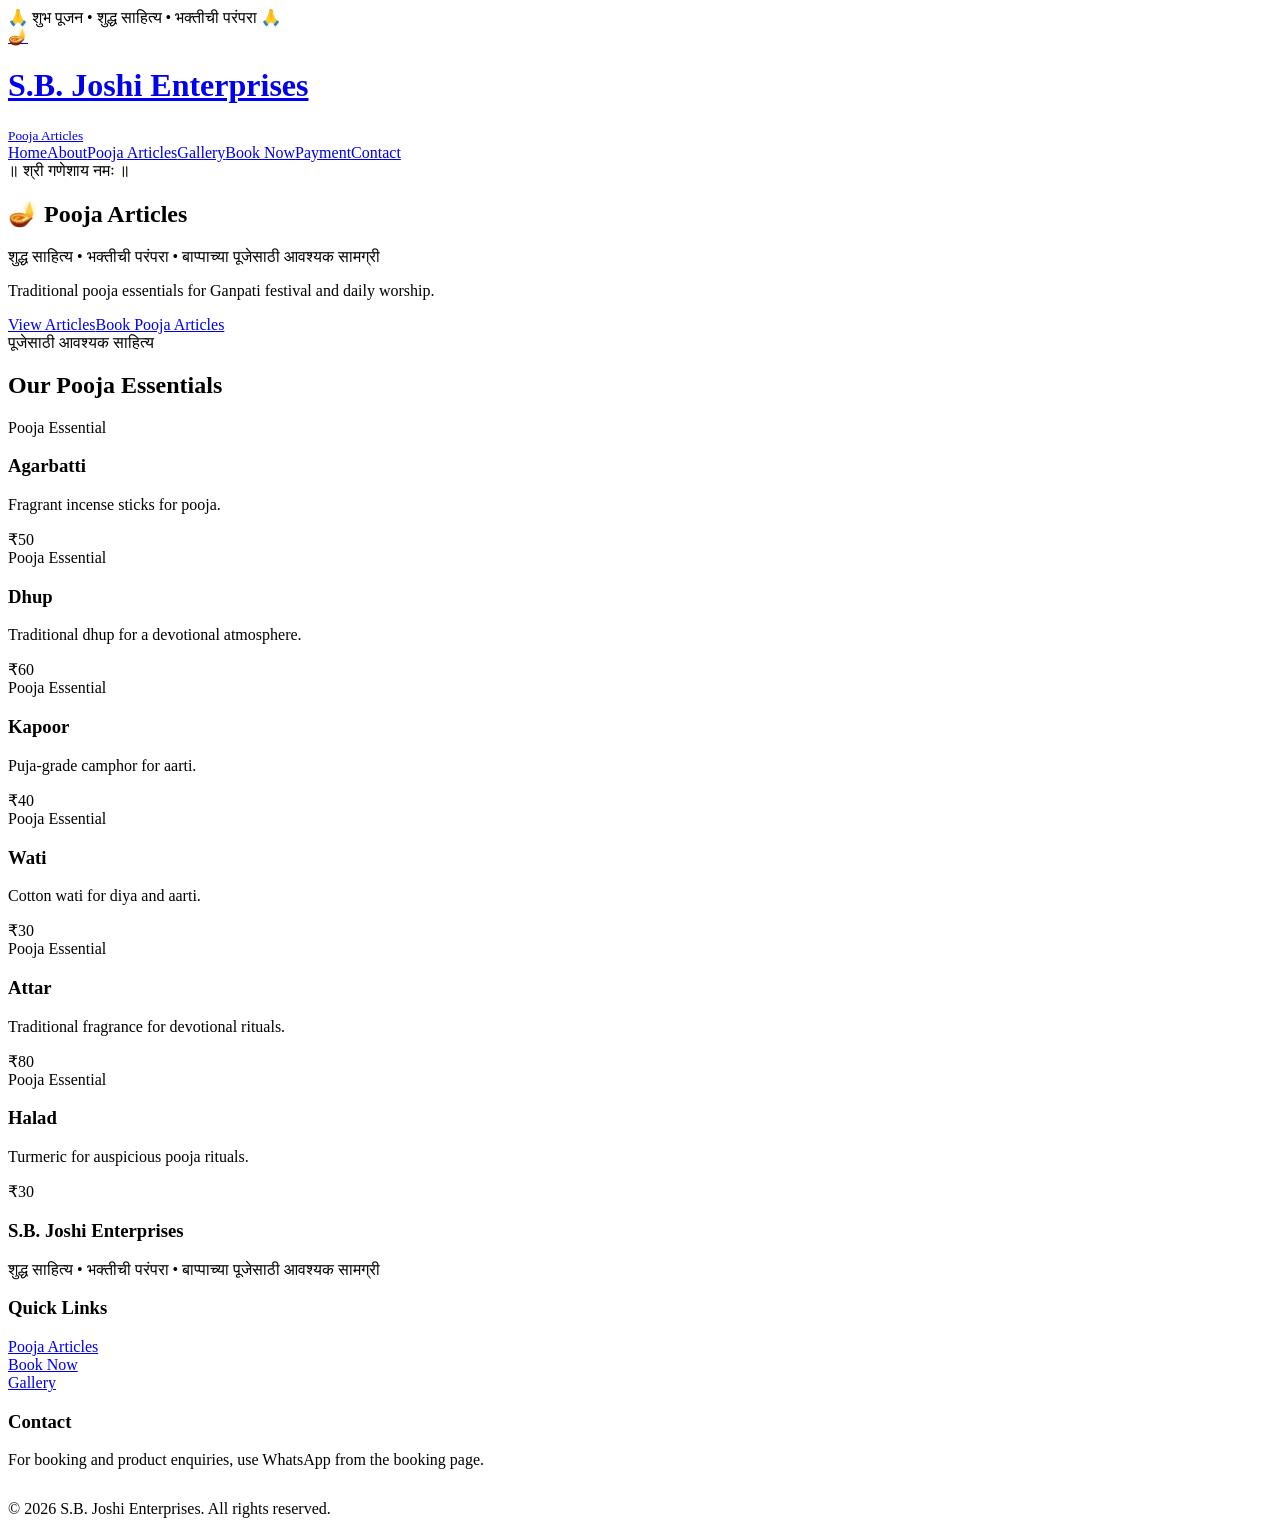
==== index.html @ 90257ce1 "Add files via upload" ====
<!doctype html><html lang="en"><head><meta charset="utf-8"><meta name="viewport" content="width=device-width,initial-scale=1"><meta name="description" content="Pooja Articles Booking by S.B. Joshi Enterprises."><title>Pooja Articles | S.B. Joshi Enterprises</title><link rel="stylesheet" href="css/style.css"></head><body><div class="marquee">🙏 शुभ पूजन • शुद्ध साहित्य • भक्तीची परंपरा 🙏</div><header><div class="container nav"><a class="brand" href="index.html"><span class="brand-icon">🪔</span><span><h1>S.B. Joshi Enterprises</h1><small>Pooja Articles</small></span></a><nav><a href="index.html">Home</a><a href="about.html">About</a><a href="products.html">Pooja Articles</a><a href="gallery.html">Gallery</a><a href="booking.html">Book Now</a><a href="payment.html">Payment</a><a href="contact.html">Contact</a></nav></div></header><main><section class="hero"><div class="container"><div class="hero-card"><div class="sanskrit">॥ श्री गणेशाय नमः ॥</div><h2>🪔 Pooja Articles</h2><p class="lead">शुद्ध साहित्य • भक्तीची परंपरा • बाप्पाच्या पूजेसाठी आवश्यक सामग्री</p><p class="lead">Traditional pooja essentials for Ganpati festival and daily worship.</p><a class="btn" href="products.html">View Articles</a><a class="btn secondary" href="booking.html">Book Pooja Articles</a></div></div></section><section><div class="container"><div class="section-title"><div class="sanskrit">पूजेसाठी आवश्यक साहित्य</div><h2>Our Pooja Essentials</h2></div><div class="grid"><div class="card"><span class="badge">Pooja Essential</span><h3>Agarbatti</h3><p class="muted">Fragrant incense sticks for pooja.</p><div class="price">₹50</div></div><div class="card"><span class="badge">Pooja Essential</span><h3>Dhup</h3><p class="muted">Traditional dhup for a devotional atmosphere.</p><div class="price">₹60</div></div><div class="card"><span class="badge">Pooja Essential</span><h3>Kapoor</h3><p class="muted">Puja-grade camphor for aarti.</p><div class="price">₹40</div></div><div class="card"><span class="badge">Pooja Essential</span><h3>Wati</h3><p class="muted">Cotton wati for diya and aarti.</p><div class="price">₹30</div></div><div class="card"><span class="badge">Pooja Essential</span><h3>Attar</h3><p class="muted">Traditional fragrance for devotional rituals.</p><div class="price">₹80</div></div><div class="card"><span class="badge">Pooja Essential</span><h3>Halad</h3><p class="muted">Turmeric for auspicious pooja rituals.</p><div class="price">₹30</div></div></div></div></section></main><footer><div class="container footer-grid"><div><h3>S.B. Joshi Enterprises</h3><p>शुद्ध साहित्य • भक्तीची परंपरा • बाप्पाच्या पूजेसाठी आवश्यक सामग्री</p></div><div><h3>Quick Links</h3><p><a href="products.html">Pooja Articles</a><br><a href="booking.html">Book Now</a><br><a href="gallery.html">Gallery</a></p></div><div><h3>Contact</h3><p>For booking and product enquiries, use WhatsApp from the booking page.</p></div></div><div class="container center" style="margin-top:18px;border-top:1px solid #ffffff33;padding-top:12px">© 2026 S.B. Joshi Enterprises. All rights reserved.</div></footer><script src="js/script.js"></script></body></html>
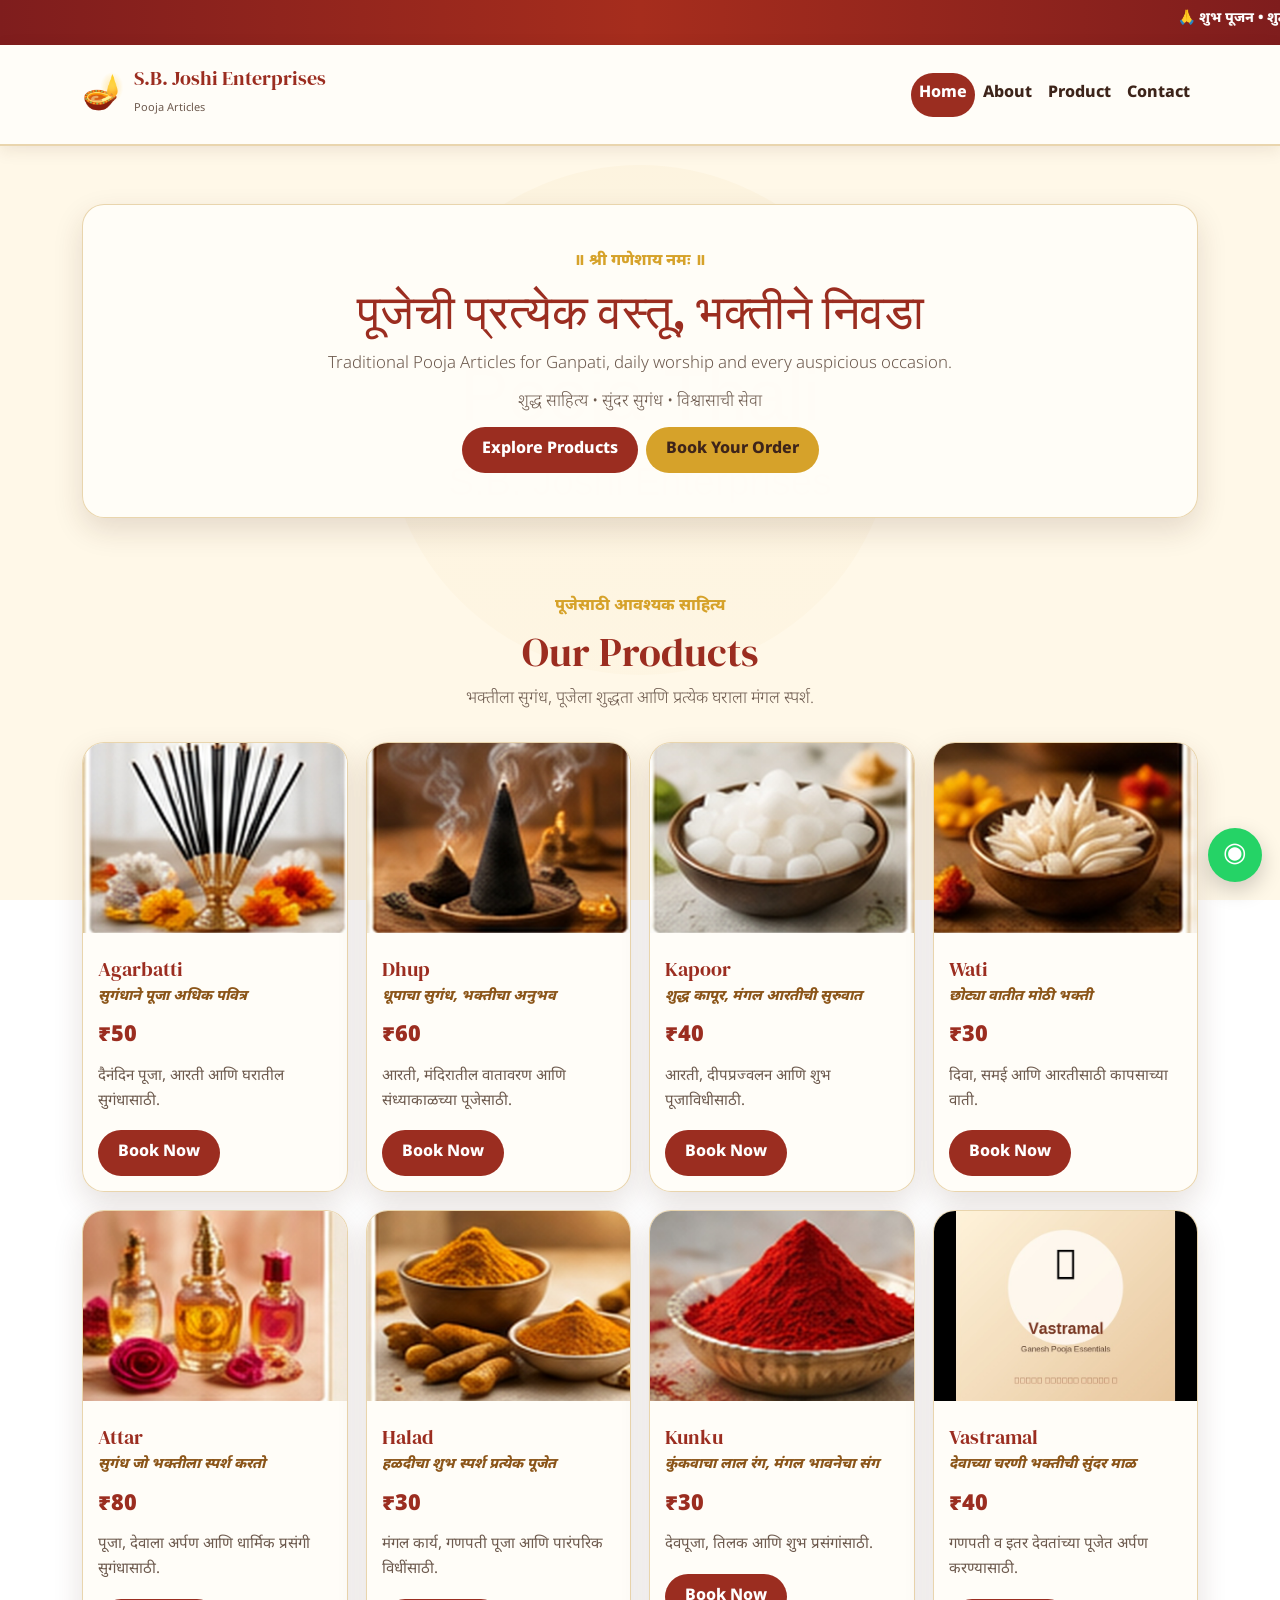
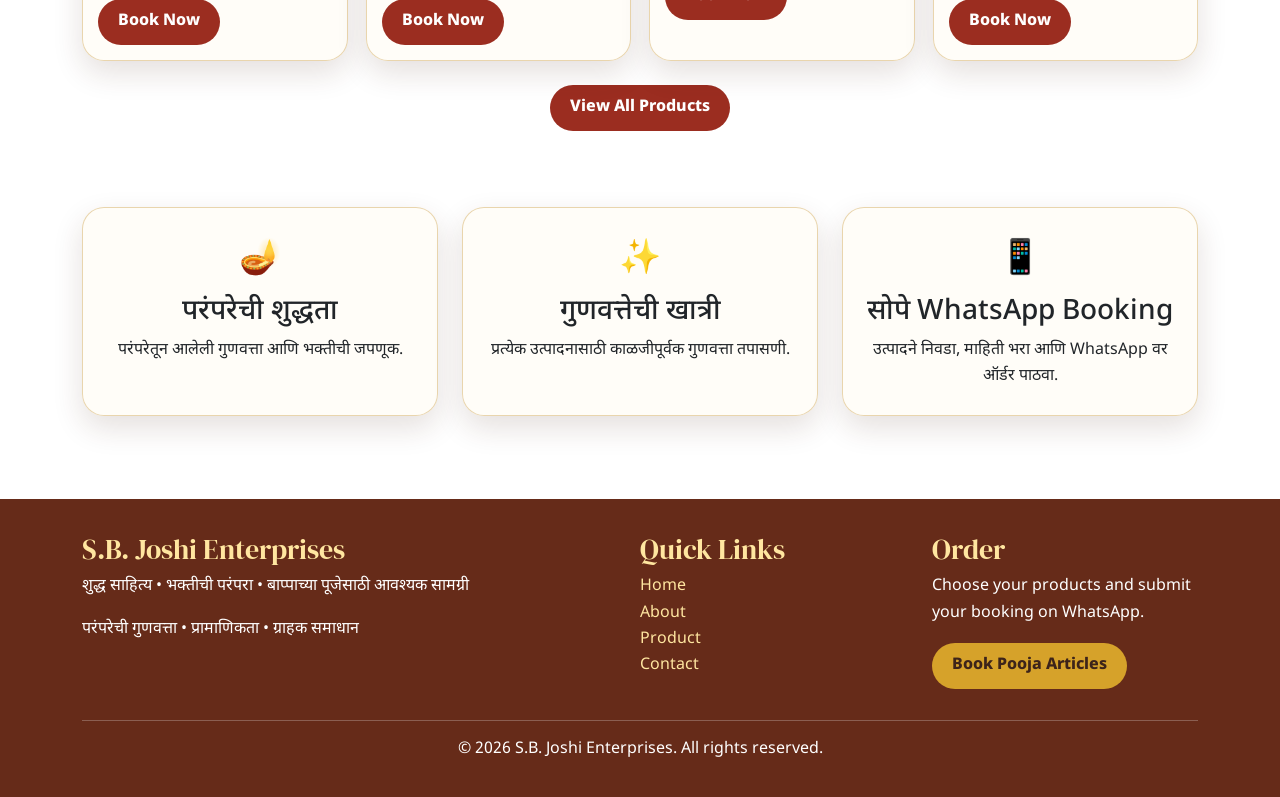
==== commit acd459e8: "Redesign home page with responsive Bootstrap navigation and product showcase" ====
--- a/index.html
+++ b/index.html
@@ -1 +1 @@
-<!doctype html><html lang="en"><head><meta charset="utf-8"><meta name="viewport" content="width=device-width,initial-scale=1"><meta name="description" content="Pooja Articles Booking by S.B. Joshi Enterprises."><title>Pooja Articles | S.B. Joshi Enterprises</title><link rel="stylesheet" href="css/style.css"></head><body><div class="marquee">🙏 शुभ पूजन • शुद्ध साहित्य • भक्तीची परंपरा 🙏</div><header><div class="container nav"><a class="brand" href="index.html"><span class="brand-icon">🪔</span><span><h1>S.B. Joshi Enterprises</h1><small>Pooja Articles</small></span></a><nav><a href="index.html">Home</a><a href="about.html">About</a><a href="products.html">Pooja Articles</a><a href="gallery.html">Gallery</a><a href="booking.html">Book Now</a><a href="payment.html">Payment</a><a href="contact.html">Contact</a></nav></div></header><main><section class="hero"><div class="container"><div class="hero-card"><div class="sanskrit">॥ श्री गणेशाय नमः ॥</div><h2>🪔 Pooja Articles</h2><p class="lead">शुद्ध साहित्य • भक्तीची परंपरा • बाप्पाच्या पूजेसाठी आवश्यक सामग्री</p><p class="lead">Traditional pooja essentials for Ganpati festival and daily worship.</p><a class="btn" href="products.html">View Articles</a><a class="btn secondary" href="booking.html">Book Pooja Articles</a></div></div></section><section><div class="container"><div class="section-title"><div class="sanskrit">पूजेसाठी आवश्यक साहित्य</div><h2>Our Pooja Essentials</h2></div><div class="grid"><div class="card"><span class="badge">Pooja Essential</span><h3>Agarbatti</h3><p class="muted">Fragrant incense sticks for pooja.</p><div class="price">₹50</div></div><div class="card"><span class="badge">Pooja Essential</span><h3>Dhup</h3><p class="muted">Traditional dhup for a devotional atmosphere.</p><div class="price">₹60</div></div><div class="card"><span class="badge">Pooja Essential</span><h3>Kapoor</h3><p class="muted">Puja-grade camphor for aarti.</p><div class="price">₹40</div></div><div class="card"><span class="badge">Pooja Essential</span><h3>Wati</h3><p class="muted">Cotton wati for diya and aarti.</p><div class="price">₹30</div></div><div class="card"><span class="badge">Pooja Essential</span><h3>Attar</h3><p class="muted">Traditional fragrance for devotional rituals.</p><div class="price">₹80</div></div><div class="card"><span class="badge">Pooja Essential</span><h3>Halad</h3><p class="muted">Turmeric for auspicious pooja rituals.</p><div class="price">₹30</div></div></div></div></section></main><footer><div class="container footer-grid"><div><h3>S.B. Joshi Enterprises</h3><p>शुद्ध साहित्य • भक्तीची परंपरा • बाप्पाच्या पूजेसाठी आवश्यक सामग्री</p></div><div><h3>Quick Links</h3><p><a href="products.html">Pooja Articles</a><br><a href="booking.html">Book Now</a><br><a href="gallery.html">Gallery</a></p></div><div><h3>Contact</h3><p>For booking and product enquiries, use WhatsApp from the booking page.</p></div></div><div class="container center" style="margin-top:18px;border-top:1px solid #ffffff33;padding-top:12px">© 2026 S.B. Joshi Enterprises. All rights reserved.</div></footer><script src="js/script.js"></script></body></html>+<!doctype html><html lang="en"><head><meta charset="utf-8"><meta name="viewport" content="width=device-width, initial-scale=1"><meta name="description" content="Pooja Articles by S.B. Joshi Enterprises."><title>Home | S.B. Joshi Enterprises</title><link href="https://cdn.jsdelivr.net/npm/bootstrap@5.3.3/dist/css/bootstrap.min.css" rel="stylesheet"><script defer src="https://cdn.jsdelivr.net/npm/bootstrap@5.3.3/dist/js/bootstrap.bundle.min.js"></script><link rel="stylesheet" href="./css/style.css"></head><body><div class="site-marquee"><marquee behavior="scroll" direction="left" scrollamount="5">🙏 शुभ पूजन • शुद्ध साहित्य • भक्तीची परंपरा • S.B. Joshi Enterprises • आजच आपल्या पूजेचे साहित्य बुक करा 🙏</marquee></div><nav class="navbar navbar-expand-lg sticky-top"><div class="container py-2"><a class="navbar-brand brand" href="index.html"><span class="brand-icon">🪔</span><span><h1>S.B. Joshi Enterprises</h1><small>Pooja Articles</small></span></a><button class="navbar-toggler" type="button" data-bs-toggle="collapse" data-bs-target="#mainNav" aria-controls="mainNav" aria-expanded="false" aria-label="Toggle navigation"><span class="navbar-toggler-icon"></span></button><div class="collapse navbar-collapse" id="mainNav"><div class="navbar-nav ms-auto align-items-lg-center"><a class="nav-link" href="index.html">Home</a><a class="nav-link" href="about.html">About</a><a class="nav-link" href="products.html">Product</a><a class="nav-link" href="contact.html">Contact</a></div></div></div></nav><main><section class="hero"><div class="container"><div class="hero-card"><div class="sanskrit">॥ श्री गणेशाय नमः ॥</div><h2>पूजेची प्रत्येक वस्तू, भक्तीने निवडा</h2><p class="lead">Traditional Pooja Articles for Ganpati, daily worship and every auspicious occasion.</p><p class="lead">शुद्ध साहित्य • सुंदर सुगंध • विश्वासाची सेवा</p><a class="btn btn-brand me-2" href="products.html">Explore Products</a><a class="btn btn-gold" href="booking.html">Book Your Order</a></div></div></section><section><div class="container"><div class="section-title"><div class="sanskrit">पूजेसाठी आवश्यक साहित्य</div><h2>Our Products</h2><p class="lead">भक्तीला सुगंध, पूजेला शुद्धता आणि प्रत्येक घराला मंगल स्पर्श.</p></div><div class="home-product-grid"><div class="card product-card"><img class="product-img" src="./images/agarbatti.jpg" alt="Agarbatti" loading="lazy"><div class="product-body"><h3>Agarbatti</h3><p class="slogan">सुगंधाने पूजा अधिक पवित्र</p><div class="price">₹50</div><p class="use">दैनंदिन पूजा, आरती आणि घरातील सुगंधासाठी.</p><a class="btn btn-brand" href="booking.html?product=Agarbatti">Book Now</a></div></div><div class="card product-card"><img class="product-img" src="./images/dhup.jpg" alt="Dhup" loading="lazy"><div class="product-body"><h3>Dhup</h3><p class="slogan">धूपाचा सुगंध, भक्तीचा अनुभव</p><div class="price">₹60</div><p class="use">आरती, मंदिरातील वातावरण आणि संध्याकाळच्या पूजेसाठी.</p><a class="btn btn-brand" href="booking.html?product=Dhup">Book Now</a></div></div><div class="card product-card"><img class="product-img" src="./images/kapoor.jpg" alt="Kapoor" loading="lazy"><div class="product-body"><h3>Kapoor</h3><p class="slogan">शुद्ध कापूर, मंगल आरतीची सुरुवात</p><div class="price">₹40</div><p class="use">आरती, दीपप्रज्वलन आणि शुभ पूजाविधीसाठी.</p><a class="btn btn-brand" href="booking.html?product=Kapoor">Book Now</a></div></div><div class="card product-card"><img class="product-img" src="./images/wati.jpg" alt="Wati" loading="lazy"><div class="product-body"><h3>Wati</h3><p class="slogan">छोट्या वातीत मोठी भक्ती</p><div class="price">₹30</div><p class="use">दिवा, समई आणि आरतीसाठी कापसाच्या वाती.</p><a class="btn btn-brand" href="booking.html?product=Wati">Book Now</a></div></div><div class="card product-card"><img class="product-img" src="./images/attar.jpg" alt="Attar" loading="lazy"><div class="product-body"><h3>Attar</h3><p class="slogan">सुगंध जो भक्तीला स्पर्श करतो</p><div class="price">₹80</div><p class="use">पूजा, देवाला अर्पण आणि धार्मिक प्रसंगी सुगंधासाठी.</p><a class="btn btn-brand" href="booking.html?product=Attar">Book Now</a></div></div><div class="card product-card"><img class="product-img" src="./images/halad.jpg" alt="Halad" loading="lazy"><div class="product-body"><h3>Halad</h3><p class="slogan">हळदीचा शुभ स्पर्श प्रत्येक पूजेत</p><div class="price">₹30</div><p class="use">मंगल कार्य, गणपती पूजा आणि पारंपरिक विधींसाठी.</p><a class="btn btn-brand" href="booking.html?product=Halad">Book Now</a></div></div><div class="card product-card"><img class="product-img" src="./images/kunku.jpg" alt="Kunku" loading="lazy"><div class="product-body"><h3>Kunku</h3><p class="slogan">कुंकवाचा लाल रंग, मंगल भावनेचा संग</p><div class="price">₹30</div><p class="use">देवपूजा, तिलक आणि शुभ प्रसंगांसाठी.</p><a class="btn btn-brand" href="booking.html?product=Kunku">Book Now</a></div></div><div class="card product-card"><img class="product-img" src="./images/vastramal.jpg" alt="Vastramal" loading="lazy"><div class="product-body"><h3>Vastramal</h3><p class="slogan">देवाच्या चरणी भक्तीची सुंदर माळ</p><div class="price">₹40</div><p class="use">गणपती व इतर देवतांच्या पूजेत अर्पण करण्यासाठी.</p><a class="btn btn-brand" href="booking.html?product=Vastramal">Book Now</a></div></div></div><div class="text-center mt-4"><a class="btn btn-brand" href="products.html">View All Products</a></div></div></section><section><div class="container"><div class="row g-4"><div class="col-md-4"><div class="card h-100 p-4 text-center"><div class="feature-icon">🪔</div><h3 class="mt-2">परंपरेची शुद्धता</h3><p class="muted mb-0">परंपरेतून आलेली गुणवत्ता आणि भक्तीची जपणूक.</p></div></div><div class="col-md-4"><div class="card h-100 p-4 text-center"><div class="feature-icon">✨</div><h3 class="mt-2">गुणवत्तेची खात्री</h3><p class="muted mb-0">प्रत्येक उत्पादनासाठी काळजीपूर्वक गुणवत्ता तपासणी.</p></div></div><div class="col-md-4"><div class="card h-100 p-4 text-center"><div class="feature-icon">📱</div><h3 class="mt-2">सोपे WhatsApp Booking</h3><p class="muted mb-0">उत्पादने निवडा, माहिती भरा आणि WhatsApp वर ऑर्डर पाठवा.</p></div></div></div></div></section></main><footer><div class="container"><div class="footer-grid"><div><h3>S.B. Joshi Enterprises</h3><p>शुद्ध साहित्य • भक्तीची परंपरा • बाप्पाच्या पूजेसाठी आवश्यक सामग्री</p><p class="mb-0">परंपरेची गुणवत्ता • प्रामाणिकता • ग्राहक समाधान</p></div><div><h3>Quick Links</h3><p><a href="index.html">Home</a><br><a href="about.html">About</a><br><a href="products.html">Product</a><br><a href="contact.html">Contact</a></p></div><div><h3>Order</h3><p>Choose your products and submit your booking on WhatsApp.</p><a class="btn btn-gold" href="booking.html">Book Pooja Articles</a></div></div><div class="text-center mt-4 pt-3 border-top border-light border-opacity-25">© 2026 S.B. Joshi Enterprises. All rights reserved.</div></div></footer><a class="whatsapp-float" href="https://wa.me/918856874068" target="_blank" rel="noopener" aria-label="WhatsApp">◉</a><script src="./js/script.js"></script></body></html>
--- a/css/style.css
+++ b/css/style.css
@@ -0,0 +1,5 @@
+@import url("https://fonts.googleapis.com/css2?family=DM+Serif+Display&family=Noto+Sans+Devanagari:wght@400;600;700;800&display=swap");
+:root{--accent:#9b2d20;--accent2:#c77718;--gold:#d6a22a;--ink:#3d241a;--muted:#6d5a4e;--cream:#fff8e8;--white:#fffdf8}
+*{box-sizing:border-box}html{scroll-behavior:smooth}body{margin:0;color:var(--ink);font-family:"Noto Sans Devanagari",Arial,sans-serif;line-height:1.65;background:linear-gradient(rgba(255,248,232,.88),rgba(255,248,232,.94)),url('../images/pooja-thali.svg') center/cover fixed;background-attachment:fixed}a{text-decoration:none;color:inherit}.site-marquee{background:linear-gradient(90deg,#7f1d1d,#a62d1d,#7f1d1d);color:#fff;font-weight:800;padding:7px 0;font-size:14px}.site-marquee marquee{width:100%}.navbar{background:rgba(255,253,248,.97)!important;border-bottom:2px solid rgba(192,138,36,.35);box-shadow:0 4px 16px rgba(74,35,20,.10)}.brand{display:flex;align-items:center;gap:10px}.brand-icon{font-size:34px}.brand h1{font-family:"DM Serif Display",serif;font-size:20px;margin:0;color:var(--accent)}.brand small{font-size:11px;color:var(--muted)}.navbar .nav-link{font-weight:800;color:var(--ink);border-radius:22px;padding:.55rem .9rem}.navbar .nav-link:hover,.navbar .nav-link.active{background:var(--accent);color:#fff}.hero{padding:58px 0 38px}.hero-card,.card,form{background:rgba(255,253,248,.95);border:1px solid rgba(192,138,36,.35);border-radius:22px;box-shadow:0 12px 30px rgba(74,35,20,.14)}.hero-card{padding:44px 24px;text-align:center}.sanskrit{color:var(--gold);font-weight:800}.hero h2,.section-title h2{font-family:"DM Serif Display",serif;color:var(--accent);font-size:clamp(30px,5vw,48px);margin:8px 0}.lead{max-width:820px;margin:10px auto;color:var(--muted);font-size:1.05rem}.section-title{text-align:center;margin-bottom:28px}.section-title h2{font-size:clamp(28px,4vw,40px)}section{padding:38px 0}.product-card{height:100%;overflow:hidden;padding:0;transition:transform .2s ease,box-shadow .2s ease}.product-card:hover{transform:translateY(-5px);box-shadow:0 16px 34px rgba(74,35,20,.18)}.product-img{width:100%;height:235px;object-fit:cover;display:block;background:#f3e2bc}.product-body{padding:19px}.product-body h3{font-family:"DM Serif Display",serif;color:var(--accent);font-size:24px;margin:9px 0 4px}.badge{display:inline-block;background:#fff0ce;color:var(--accent);padding:4px 10px;border-radius:20px;font-size:12px;font-weight:800}.price{font-size:22px;font-weight:900;color:var(--accent);margin:10px 0}.slogan{color:#8b5519;font-weight:800;font-style:italic;margin:.2rem 0 .5rem}.use{color:var(--muted);font-size:.94rem;min-height:3.2em}.btn-brand{background:var(--accent);color:#fff;border:0;border-radius:24px;padding:11px 20px;font-weight:800}.btn-brand:hover{background:#7f2118;color:#fff}.btn-gold{background:var(--gold);color:#3d241a;border:0;border-radius:24px;padding:11px 20px;font-weight:800}.about-copy{font-size:1.05rem;color:var(--muted)}.form-wrap{max-width:900px;margin:auto}form{padding:28px}.field{display:flex;flex-direction:column;gap:6px}.field label{font-weight:800;font-size:14px}input,select,textarea{width:100%;padding:12px;border:1px solid #d8c3a2;border-radius:10px;background:#fffdf9;font:inherit}textarea{min-height:100px;resize:vertical}.product-row{display:grid;grid-template-columns:1.2fr .7fr .7fr auto;gap:10px;align-items:end;margin-bottom:12px}.remove-product{border:0;border-radius:10px;padding:11px;background:#f2d7cf;color:var(--accent);cursor:pointer}.note{background:#fff5dc;border-left:4px solid var(--gold);padding:12px 15px;border-radius:9px;color:var(--muted)}footer{margin-top:45px;background:rgba(99,39,21,.98);color:#fff;padding:34px 0}.footer-grid{display:grid;grid-template-columns:2fr 1fr 1fr;gap:25px}footer h3{color:#ffe6a0;font-family:"DM Serif Display",serif}footer a{color:#ffe6a0}.qr{width:min(280px,80%);display:block;margin:15px auto;background:#fff;padding:8px;border-radius:10px}.whatsapp-float{position:fixed;right:18px;bottom:18px;width:54px;height:54px;border-radius:50%;display:flex;align-items:center;justify-content:center;background:#25d366;color:#fff;font-size:27px;box-shadow:0 8px 22px #0003;z-index:1040}.whatsapp-float:hover{color:#fff;transform:scale(1.05)}.feature-icon{font-size:34px}.home-product-grid{display:grid;grid-template-columns:repeat(4,1fr);gap:18px}.home-product-grid .product-img{height:190px}.home-product-grid .product-body{padding:15px}.home-product-grid .product-body h3{font-size:20px}.home-product-grid .use{min-height:0}.home-product-grid .slogan{font-size:.9rem}
+@media(max-width:991.98px){.home-product-grid{grid-template-columns:repeat(2,1fr)}.product-row{grid-template-columns:1fr 1fr}.remove-product{grid-column:1/-1}.footer-grid{grid-template-columns:1fr 1fr}}
+@media(max-width:575.98px){body{background-attachment:scroll}.hero{padding-top:30px}.hero-card{padding:32px 16px}.home-product-grid{grid-template-columns:1fr}.product-img{height:220px}.product-row{grid-template-columns:1fr}.footer-grid{grid-template-columns:1fr}.site-marquee{font-size:12px}.navbar .nav-link{padding:.65rem .8rem}}
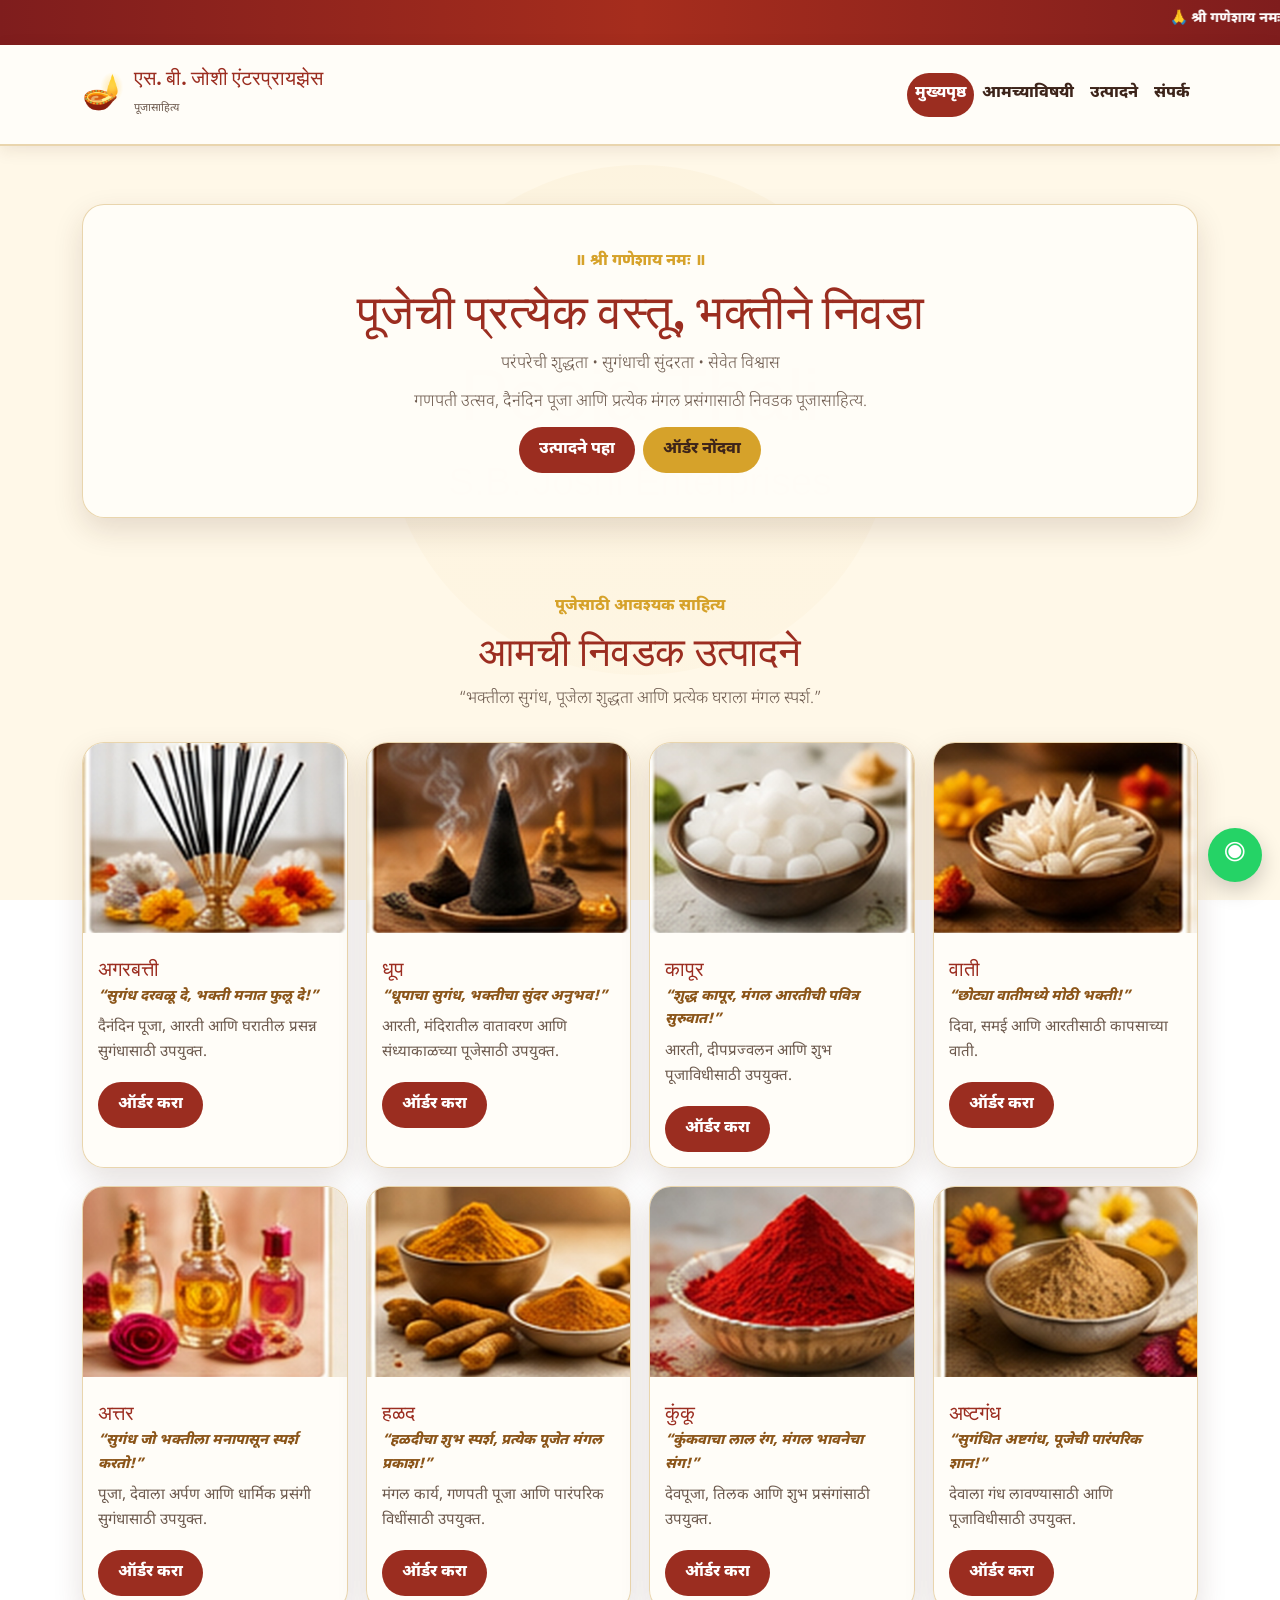
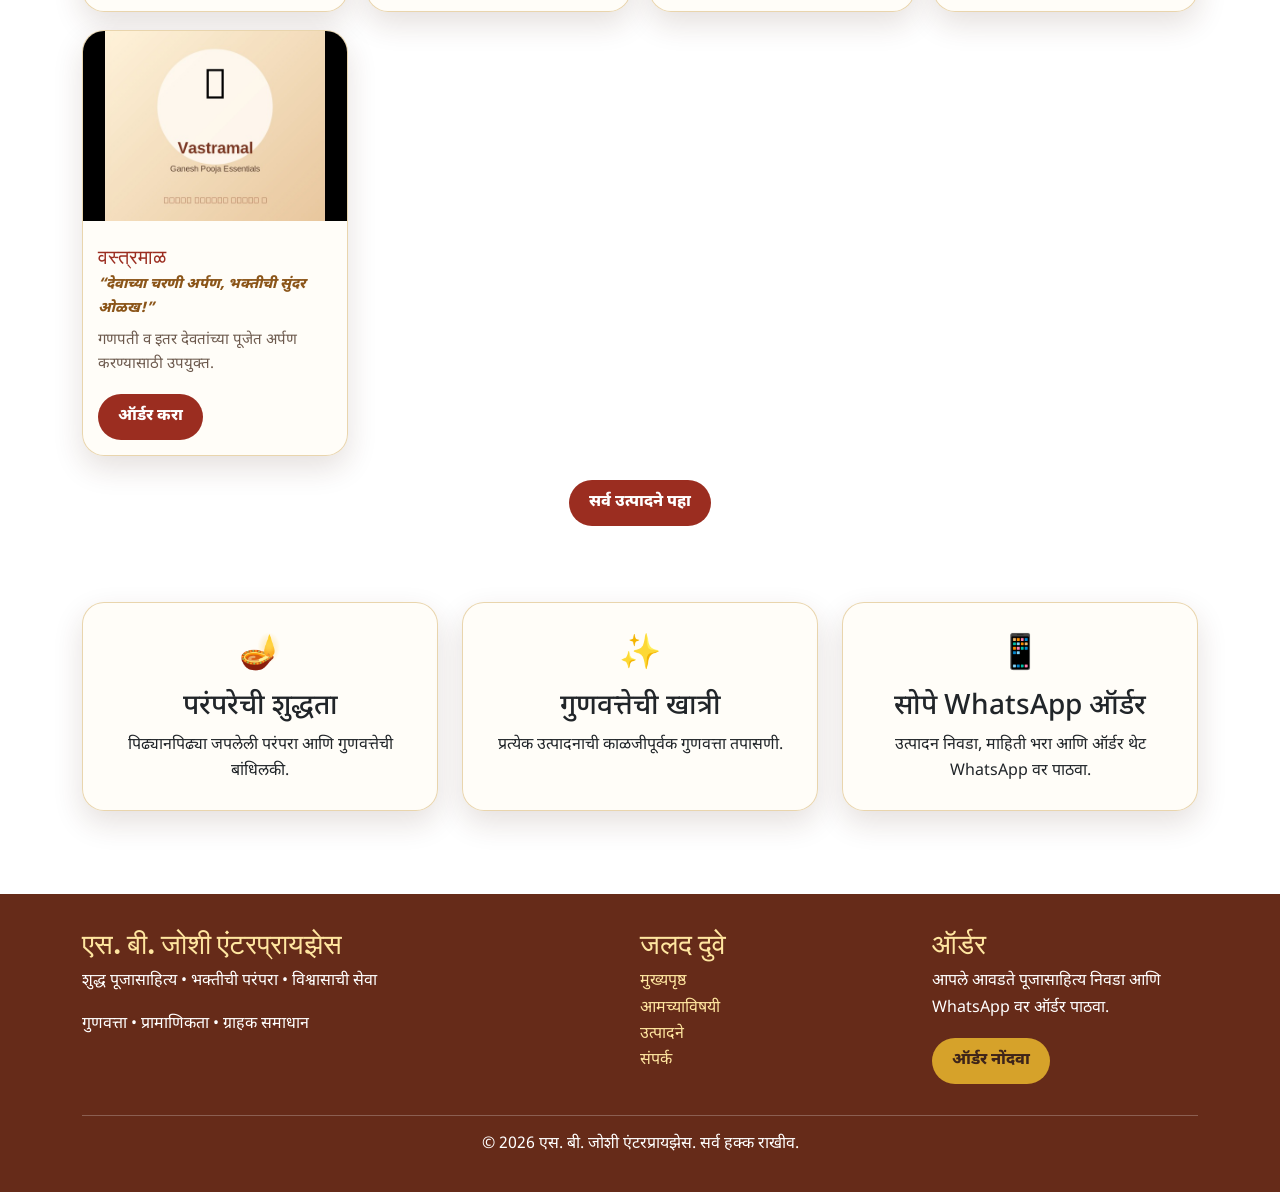
==== commit 32a44d95: "मराठी मजकूर आणि किंमत काढून होम पेज अपडेट" ====
--- a/index.html
+++ b/index.html
@@ -1 +1 @@
-<!doctype html><html lang="en"><head><meta charset="utf-8"><meta name="viewport" content="width=device-width, initial-scale=1"><meta name="description" content="Pooja Articles by S.B. Joshi Enterprises."><title>Home | S.B. Joshi Enterprises</title><link href="https://cdn.jsdelivr.net/npm/bootstrap@5.3.3/dist/css/bootstrap.min.css" rel="stylesheet"><script defer src="https://cdn.jsdelivr.net/npm/bootstrap@5.3.3/dist/js/bootstrap.bundle.min.js"></script><link rel="stylesheet" href="./css/style.css"></head><body><div class="site-marquee"><marquee behavior="scroll" direction="left" scrollamount="5">🙏 शुभ पूजन • शुद्ध साहित्य • भक्तीची परंपरा • S.B. Joshi Enterprises • आजच आपल्या पूजेचे साहित्य बुक करा 🙏</marquee></div><nav class="navbar navbar-expand-lg sticky-top"><div class="container py-2"><a class="navbar-brand brand" href="index.html"><span class="brand-icon">🪔</span><span><h1>S.B. Joshi Enterprises</h1><small>Pooja Articles</small></span></a><button class="navbar-toggler" type="button" data-bs-toggle="collapse" data-bs-target="#mainNav" aria-controls="mainNav" aria-expanded="false" aria-label="Toggle navigation"><span class="navbar-toggler-icon"></span></button><div class="collapse navbar-collapse" id="mainNav"><div class="navbar-nav ms-auto align-items-lg-center"><a class="nav-link" href="index.html">Home</a><a class="nav-link" href="about.html">About</a><a class="nav-link" href="products.html">Product</a><a class="nav-link" href="contact.html">Contact</a></div></div></div></nav><main><section class="hero"><div class="container"><div class="hero-card"><div class="sanskrit">॥ श्री गणेशाय नमः ॥</div><h2>पूजेची प्रत्येक वस्तू, भक्तीने निवडा</h2><p class="lead">Traditional Pooja Articles for Ganpati, daily worship and every auspicious occasion.</p><p class="lead">शुद्ध साहित्य • सुंदर सुगंध • विश्वासाची सेवा</p><a class="btn btn-brand me-2" href="products.html">Explore Products</a><a class="btn btn-gold" href="booking.html">Book Your Order</a></div></div></section><section><div class="container"><div class="section-title"><div class="sanskrit">पूजेसाठी आवश्यक साहित्य</div><h2>Our Products</h2><p class="lead">भक्तीला सुगंध, पूजेला शुद्धता आणि प्रत्येक घराला मंगल स्पर्श.</p></div><div class="home-product-grid"><div class="card product-card"><img class="product-img" src="./images/agarbatti.jpg" alt="Agarbatti" loading="lazy"><div class="product-body"><h3>Agarbatti</h3><p class="slogan">सुगंधाने पूजा अधिक पवित्र</p><div class="price">₹50</div><p class="use">दैनंदिन पूजा, आरती आणि घरातील सुगंधासाठी.</p><a class="btn btn-brand" href="booking.html?product=Agarbatti">Book Now</a></div></div><div class="card product-card"><img class="product-img" src="./images/dhup.jpg" alt="Dhup" loading="lazy"><div class="product-body"><h3>Dhup</h3><p class="slogan">धूपाचा सुगंध, भक्तीचा अनुभव</p><div class="price">₹60</div><p class="use">आरती, मंदिरातील वातावरण आणि संध्याकाळच्या पूजेसाठी.</p><a class="btn btn-brand" href="booking.html?product=Dhup">Book Now</a></div></div><div class="card product-card"><img class="product-img" src="./images/kapoor.jpg" alt="Kapoor" loading="lazy"><div class="product-body"><h3>Kapoor</h3><p class="slogan">शुद्ध कापूर, मंगल आरतीची सुरुवात</p><div class="price">₹40</div><p class="use">आरती, दीपप्रज्वलन आणि शुभ पूजाविधीसाठी.</p><a class="btn btn-brand" href="booking.html?product=Kapoor">Book Now</a></div></div><div class="card product-card"><img class="product-img" src="./images/wati.jpg" alt="Wati" loading="lazy"><div class="product-body"><h3>Wati</h3><p class="slogan">छोट्या वातीत मोठी भक्ती</p><div class="price">₹30</div><p class="use">दिवा, समई आणि आरतीसाठी कापसाच्या वाती.</p><a class="btn btn-brand" href="booking.html?product=Wati">Book Now</a></div></div><div class="card product-card"><img class="product-img" src="./images/attar.jpg" alt="Attar" loading="lazy"><div class="product-body"><h3>Attar</h3><p class="slogan">सुगंध जो भक्तीला स्पर्श करतो</p><div class="price">₹80</div><p class="use">पूजा, देवाला अर्पण आणि धार्मिक प्रसंगी सुगंधासाठी.</p><a class="btn btn-brand" href="booking.html?product=Attar">Book Now</a></div></div><div class="card product-card"><img class="product-img" src="./images/halad.jpg" alt="Halad" loading="lazy"><div class="product-body"><h3>Halad</h3><p class="slogan">हळदीचा शुभ स्पर्श प्रत्येक पूजेत</p><div class="price">₹30</div><p class="use">मंगल कार्य, गणपती पूजा आणि पारंपरिक विधींसाठी.</p><a class="btn btn-brand" href="booking.html?product=Halad">Book Now</a></div></div><div class="card product-card"><img class="product-img" src="./images/kunku.jpg" alt="Kunku" loading="lazy"><div class="product-body"><h3>Kunku</h3><p class="slogan">कुंकवाचा लाल रंग, मंगल भावनेचा संग</p><div class="price">₹30</div><p class="use">देवपूजा, तिलक आणि शुभ प्रसंगांसाठी.</p><a class="btn btn-brand" href="booking.html?product=Kunku">Book Now</a></div></div><div class="card product-card"><img class="product-img" src="./images/vastramal.jpg" alt="Vastramal" loading="lazy"><div class="product-body"><h3>Vastramal</h3><p class="slogan">देवाच्या चरणी भक्तीची सुंदर माळ</p><div class="price">₹40</div><p class="use">गणपती व इतर देवतांच्या पूजेत अर्पण करण्यासाठी.</p><a class="btn btn-brand" href="booking.html?product=Vastramal">Book Now</a></div></div></div><div class="text-center mt-4"><a class="btn btn-brand" href="products.html">View All Products</a></div></div></section><section><div class="container"><div class="row g-4"><div class="col-md-4"><div class="card h-100 p-4 text-center"><div class="feature-icon">🪔</div><h3 class="mt-2">परंपरेची शुद्धता</h3><p class="muted mb-0">परंपरेतून आलेली गुणवत्ता आणि भक्तीची जपणूक.</p></div></div><div class="col-md-4"><div class="card h-100 p-4 text-center"><div class="feature-icon">✨</div><h3 class="mt-2">गुणवत्तेची खात्री</h3><p class="muted mb-0">प्रत्येक उत्पादनासाठी काळजीपूर्वक गुणवत्ता तपासणी.</p></div></div><div class="col-md-4"><div class="card h-100 p-4 text-center"><div class="feature-icon">📱</div><h3 class="mt-2">सोपे WhatsApp Booking</h3><p class="muted mb-0">उत्पादने निवडा, माहिती भरा आणि WhatsApp वर ऑर्डर पाठवा.</p></div></div></div></div></section></main><footer><div class="container"><div class="footer-grid"><div><h3>S.B. Joshi Enterprises</h3><p>शुद्ध साहित्य • भक्तीची परंपरा • बाप्पाच्या पूजेसाठी आवश्यक सामग्री</p><p class="mb-0">परंपरेची गुणवत्ता • प्रामाणिकता • ग्राहक समाधान</p></div><div><h3>Quick Links</h3><p><a href="index.html">Home</a><br><a href="about.html">About</a><br><a href="products.html">Product</a><br><a href="contact.html">Contact</a></p></div><div><h3>Order</h3><p>Choose your products and submit your booking on WhatsApp.</p><a class="btn btn-gold" href="booking.html">Book Pooja Articles</a></div></div><div class="text-center mt-4 pt-3 border-top border-light border-opacity-25">© 2026 S.B. Joshi Enterprises. All rights reserved.</div></div></footer><a class="whatsapp-float" href="https://wa.me/918856874068" target="_blank" rel="noopener" aria-label="WhatsApp">◉</a><script src="./js/script.js"></script></body></html>+<!doctype html><html lang="mr"><head><meta charset="utf-8"><meta name="viewport" content="width=device-width, initial-scale=1"><meta name="description" content="एस. बी. जोशी एंटरप्रायझेस - पूजेचे साहित्य"><title>मुख्यपृष्ठ | एस. बी. जोशी एंटरप्रायझेस</title><link href="https://cdn.jsdelivr.net/npm/bootstrap@5.3.3/dist/css/bootstrap.min.css" rel="stylesheet"><script defer src="https://cdn.jsdelivr.net/npm/bootstrap@5.3.3/dist/js/bootstrap.bundle.min.js"></script><link rel="stylesheet" href="./css/style.css"></head><body><div class="site-marquee"><marquee behavior="scroll" direction="left" scrollamount="5">🙏 श्री गणेशाय नमः • शुद्ध पूजासाहित्य • भक्तीची परंपरा • विश्वासाची सेवा • आजच आपल्या पूजेचे साहित्य निवडा 🙏</marquee></div><nav class="navbar navbar-expand-lg sticky-top"><div class="container py-2"><a class="navbar-brand brand" href="index.html"><span class="brand-icon">🪔</span><span><h1>एस. बी. जोशी एंटरप्रायझेस</h1><small>पूजासाहित्य</small></span></a><button class="navbar-toggler" type="button" data-bs-toggle="collapse" data-bs-target="#mainNav" aria-controls="mainNav" aria-expanded="false" aria-label="मेनू"><span class="navbar-toggler-icon"></span></button><div class="collapse navbar-collapse" id="mainNav"><div class="navbar-nav ms-auto align-items-lg-center"><a class="nav-link" href="index.html">मुख्यपृष्ठ</a><a class="nav-link" href="about.html">आमच्याविषयी</a><a class="nav-link" href="products.html">उत्पादने</a><a class="nav-link" href="contact.html">संपर्क</a></div></div></div></nav><main><section class="hero"><div class="container"><div class="hero-card"><div class="sanskrit">॥ श्री गणेशाय नमः ॥</div><h2>पूजेची प्रत्येक वस्तू, भक्तीने निवडा</h2><p class="lead">परंपरेची शुद्धता • सुगंधाची सुंदरता • सेवेत विश्वास</p><p class="lead">गणपती उत्सव, दैनंदिन पूजा आणि प्रत्येक मंगल प्रसंगासाठी निवडक पूजासाहित्य.</p><a class="btn btn-brand me-2" href="products.html">उत्पादने पहा</a><a class="btn btn-gold" href="booking.html">ऑर्डर नोंदवा</a></div></div></section><section><div class="container"><div class="section-title"><div class="sanskrit">पूजेसाठी आवश्यक साहित्य</div><h2>आमची निवडक उत्पादने</h2><p class="lead">“भक्तीला सुगंध, पूजेला शुद्धता आणि प्रत्येक घराला मंगल स्पर्श.”</p></div><div class="home-product-grid"><div class="card product-card"><img class="product-img" src="./images/agarbatti.jpg" alt="अगरबत्ती" loading="lazy"><div class="product-body"><h3>अगरबत्ती</h3><p class="slogan">“सुगंध दरवळू दे, भक्ती मनात फुलू दे!”</p><p class="use">दैनंदिन पूजा, आरती आणि घरातील प्रसन्न सुगंधासाठी उपयुक्त.</p><a class="btn btn-brand" href="booking.html?product=Agarbatti">ऑर्डर करा</a></div></div><div class="card product-card"><img class="product-img" src="./images/dhup.jpg" alt="धूप" loading="lazy"><div class="product-body"><h3>धूप</h3><p class="slogan">“धूपाचा सुगंध, भक्तीचा सुंदर अनुभव!”</p><p class="use">आरती, मंदिरातील वातावरण आणि संध्याकाळच्या पूजेसाठी उपयुक्त.</p><a class="btn btn-brand" href="booking.html?product=Dhup">ऑर्डर करा</a></div></div><div class="card product-card"><img class="product-img" src="./images/kapoor.jpg" alt="कापूर" loading="lazy"><div class="product-body"><h3>कापूर</h3><p class="slogan">“शुद्ध कापूर, मंगल आरतीची पवित्र सुरुवात!”</p><p class="use">आरती, दीपप्रज्वलन आणि शुभ पूजाविधीसाठी उपयुक्त.</p><a class="btn btn-brand" href="booking.html?product=Kapoor">ऑर्डर करा</a></div></div><div class="card product-card"><img class="product-img" src="./images/wati.jpg" alt="वाती" loading="lazy"><div class="product-body"><h3>वाती</h3><p class="slogan">“छोट्या वातीमध्ये मोठी भक्ती!”</p><p class="use">दिवा, समई आणि आरतीसाठी कापसाच्या वाती.</p><a class="btn btn-brand" href="booking.html?product=Wati">ऑर्डर करा</a></div></div><div class="card product-card"><img class="product-img" src="./images/attar.jpg" alt="अत्तर" loading="lazy"><div class="product-body"><h3>अत्तर</h3><p class="slogan">“सुगंध जो भक्तीला मनापासून स्पर्श करतो!”</p><p class="use">पूजा, देवाला अर्पण आणि धार्मिक प्रसंगी सुगंधासाठी उपयुक्त.</p><a class="btn btn-brand" href="booking.html?product=Attar">ऑर्डर करा</a></div></div><div class="card product-card"><img class="product-img" src="./images/halad.jpg" alt="हळद" loading="lazy"><div class="product-body"><h3>हळद</h3><p class="slogan">“हळदीचा शुभ स्पर्श, प्रत्येक पूजेत मंगल प्रकाश!”</p><p class="use">मंगल कार्य, गणपती पूजा आणि पारंपरिक विधींसाठी उपयुक्त.</p><a class="btn btn-brand" href="booking.html?product=Halad">ऑर्डर करा</a></div></div><div class="card product-card"><img class="product-img" src="./images/kunku.jpg" alt="कुंकू" loading="lazy"><div class="product-body"><h3>कुंकू</h3><p class="slogan">“कुंकवाचा लाल रंग, मंगल भावनेचा संग!”</p><p class="use">देवपूजा, तिलक आणि शुभ प्रसंगांसाठी उपयुक्त.</p><a class="btn btn-brand" href="booking.html?product=Kunku">ऑर्डर करा</a></div></div><div class="card product-card"><img class="product-img" src="./images/ashtgandh.jpg" alt="अष्टगंध" loading="lazy"><div class="product-body"><h3>अष्टगंध</h3><p class="slogan">“सुगंधित अष्टगंध, पूजेची पारंपरिक शान!”</p><p class="use">देवाला गंध लावण्यासाठी आणि पूजाविधीसाठी उपयुक्त.</p><a class="btn btn-brand" href="booking.html?product=Ashtgandha">ऑर्डर करा</a></div></div><div class="card product-card"><img class="product-img" src="./images/vastramal.jpg" alt="वस्त्रमाळ" loading="lazy"><div class="product-body"><h3>वस्त्रमाळ</h3><p class="slogan">“देवाच्या चरणी अर्पण, भक्तीची सुंदर ओळख!”</p><p class="use">गणपती व इतर देवतांच्या पूजेत अर्पण करण्यासाठी उपयुक्त.</p><a class="btn btn-brand" href="booking.html?product=Vastramal">ऑर्डर करा</a></div></div></div><div class="text-center mt-4"><a class="btn btn-brand" href="products.html">सर्व उत्पादने पहा</a></div></div></section><section><div class="container"><div class="row g-4"><div class="col-md-4"><div class="card h-100 p-4 text-center"><div class="feature-icon">🪔</div><h3 class="mt-2">परंपरेची शुद्धता</h3><p class="muted mb-0">पिढ्यानपिढ्या जपलेली परंपरा आणि गुणवत्तेची बांधिलकी.</p></div></div><div class="col-md-4"><div class="card h-100 p-4 text-center"><div class="feature-icon">✨</div><h3 class="mt-2">गुणवत्तेची खात्री</h3><p class="muted mb-0">प्रत्येक उत्पादनाची काळजीपूर्वक गुणवत्ता तपासणी.</p></div></div><div class="col-md-4"><div class="card h-100 p-4 text-center"><div class="feature-icon">📱</div><h3 class="mt-2">सोपे WhatsApp ऑर्डर</h3><p class="muted mb-0">उत्पादन निवडा, माहिती भरा आणि ऑर्डर थेट WhatsApp वर पाठवा.</p></div></div></div></div></section></main><footer><div class="container"><div class="footer-grid"><div><h3>एस. बी. जोशी एंटरप्रायझेस</h3><p>शुद्ध पूजासाहित्य • भक्तीची परंपरा • विश्वासाची सेवा</p><p class="mb-0">गुणवत्ता • प्रामाणिकता • ग्राहक समाधान</p></div><div><h3>जलद दुवे</h3><p><a href="index.html">मुख्यपृष्ठ</a><br><a href="about.html">आमच्याविषयी</a><br><a href="products.html">उत्पादने</a><br><a href="contact.html">संपर्क</a></p></div><div><h3>ऑर्डर</h3><p>आपले आवडते पूजासाहित्य निवडा आणि WhatsApp वर ऑर्डर पाठवा.</p><a class="btn btn-gold" href="booking.html">ऑर्डर नोंदवा</a></div></div><div class="text-center mt-4 pt-3 border-top border-light border-opacity-25">© 2026 एस. बी. जोशी एंटरप्रायझेस. सर्व हक्क राखीव.</div></div></footer><a class="whatsapp-float" href="https://wa.me/918856874068" target="_blank" rel="noopener" aria-label="WhatsApp">◉</a><script src="./js/script.js"></script></body></html>
